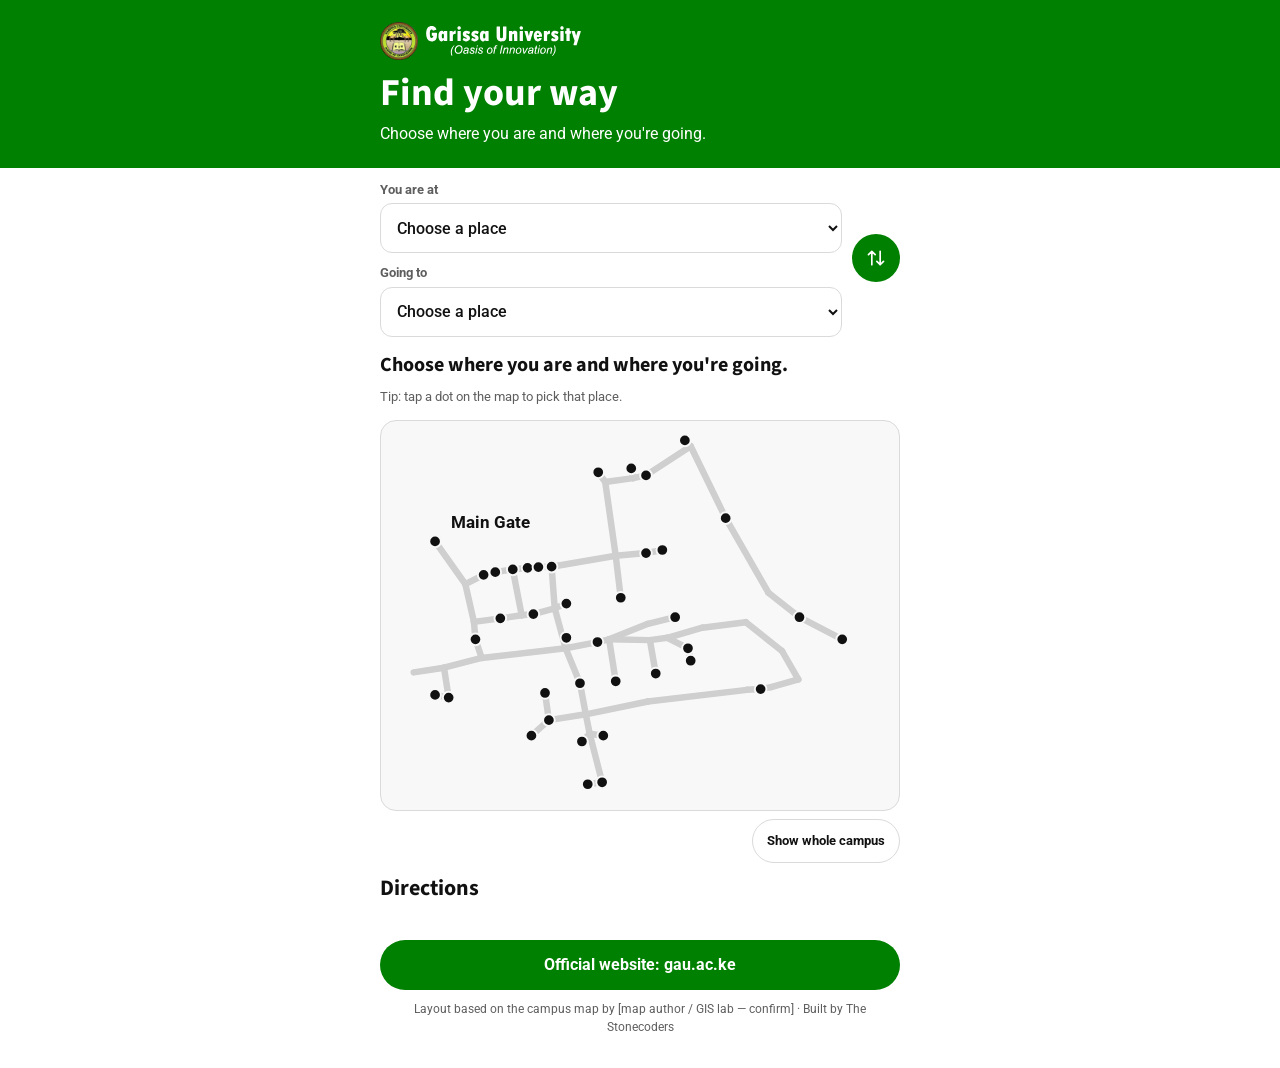
==== index.html @ 9692abae "Blend the GaU logo into the header - Round seal with a transparent background (images/brand/gau-seal" ====
<!doctype html>
<html lang="en">
<head>
  <meta charset="utf-8">
  <meta name="viewport" content="width=device-width, initial-scale=1">
  <title>Find your way — Garissa University campus map</title>
  <meta name="description" content="Pick where you are and where you're going at Garissa University, and get walking directions.">
  <meta name="theme-color" content="#008000">
  <link rel="preconnect" href="https://fonts.googleapis.com">
  <link rel="preconnect" href="https://fonts.gstatic.com" crossorigin>
  <link href="https://fonts.googleapis.com/css2?family=Source+Sans+3:wght@600;700&family=Roboto:wght@400;500;700&display=swap" rel="stylesheet">
  <link rel="icon" type="image/png" sizes="48x48" href="images/brand/favicon-48.png">
  <link rel="apple-touch-icon" href="images/brand/gau-seal-180.png">
  <link rel="stylesheet" href="css/style.css">
</head>
<body>

  <header class="head">
    <span class="logo" role="img" aria-label="Garissa University (Oasis of Innovation)"><img class="logo__seal" src="images/brand/gau-seal-96.png" alt="" width="38" height="38"><span class="logo__word"></span></span>
    <h1 data-i18n="title">Find your way</h1>
    <p class="lead" data-i18n="lead">Choose where you are and where you're going.</p>
  </header>

  <main class="main">
    <form class="picker" aria-label="Route">
      <div class="picker__field">
        <label for="from" data-i18n="from">You are at</label>
        <select id="from" name="from"></select>
      </div>
      <button type="button" class="picker__swap" id="swap" aria-label="Swap start and destination">
        <svg width="20" height="20" viewBox="0 0 24 24" fill="none" stroke="currentColor" stroke-width="2" stroke-linecap="round" stroke-linejoin="round" aria-hidden="true"><path d="M7 4v16M7 4 3 8M7 4l4 4M17 20V4M17 20l-4-4M17 20l4-4"/></svg>
      </button>
      <div class="picker__field">
        <label for="to" data-i18n="to">Going to</label>
        <select id="to" name="to"></select>
      </div>
    </form>

    <p class="summary" id="summary" role="status" aria-live="polite"></p>
    <p class="hint" data-i18n="hint">Tip: tap a dot on the map to pick that place.</p>

    <div class="mapbox">
      <svg id="map" class="map" role="img" aria-labelledby="map-title" preserveAspectRatio="xMidYMid meet">
        <title id="map-title">Garissa University campus map</title>
        <g id="layer-paths"></g>
        <g id="layer-route"></g>
        <g id="layer-dots"></g>
        <g id="layer-labels"></g>
      </svg>
    </div>
    <button type="button" class="mapbtn" id="full" data-i18n="full">Show whole campus</button>

    <section class="steps" aria-labelledby="steps-title">
      <h2 id="steps-title" data-i18n="directions">Directions</h2>
      <ol id="steps"></ol>
      <noscript><p data-i18n="nojs">Turn on JavaScript to get directions.</p></noscript>
    </section>
  </main>

  <footer class="foot">
    <a class="btn" href="https://gau.ac.ke" rel="noopener" data-i18n="official">Official website: gau.ac.ke</a>
    <p class="credit">Layout based on the campus map by [map author / GIS lab — confirm] · Built by The Stonecoders</p>
  </footer>

  <script src="js/i18n.js"></script>
  <script src="js/data.js"></script>
  <script src="js/map.js"></script>

  <!-- Scan counter: GoatCounter (cookieless). QR scans arrive tagged ?campaign=…&ref=qr -->
  <script data-goatcounter="https://majid.goatcounter.com/count" async src="//gc.zgo.at/count.js"></script>
</body>
</html>
---- css/style.css ----
/* GaU Campus Map — mobile-first. Colours only via these variables. */
:root {
  /* GaU theme, taken from gau.ac.ke's own theme settings (checked 18 Nov 2026):
     primary green #008000, accent crimson #AE152D, headings #111, text #696969,
     light grey panels #f8f8f8, borders #ededed. Fonts: Source Sans (headings),
     Roboto (body). */
  --bg:        #FFFFFF;
  --ink:       #111111;
  --ink-soft:  #5E5E5E;   /* site uses #696969; a touch darker for sunlight */
  --green:     #008000;   /* GaU primary: header, buttons, start marker */
  --green-dk:  #006400;   /* hover/pressed */
  --route:     #AE152D;   /* GaU accent: route line + destination */
  --route-tx:  #AE152D;
  --line:      #DADADA;
  --soft:      #E6F2E6;   /* step numbers background */
  --focus:     #AE152D;
  --map-bg:    #F8F8F8;
  --walkway:   #CFCFCF;
  --dot:       #111111;
  --on-green:  #FFFFFF;
  --font-display: "Source Sans 3", "Source Sans Pro", system-ui, sans-serif;
  --font-body:    "Roboto", system-ui, sans-serif;
  --gap: 20px;
  --max: 560px;
}

* { box-sizing: border-box; }
body { margin: 0; background: var(--bg); color: var(--ink); font: 400 16px/1.5 var(--font-body); }
body > * { max-width: var(--max); margin-inline: auto; }
h1, h2 { font-family: var(--font-display); font-weight: 700; line-height: 1.05; margin: 0; }

.head {
  max-width: none; background: var(--green); color: var(--on-green);
  padding: 22px max(var(--gap), calc((100% - var(--max)) / 2 + var(--gap))) 22px;
}
.logo {
  display: inline-flex;
  align-items: center;
  gap: 8px;
  color: var(--on-green);
  margin-bottom: 14px;
}
.logo__seal {
  display: block;
  width: 38px;
  height: 38px;
}
/* Wordmark traced from the official logo (images/brand/gau-wordmark.svg);
   used as a mask so it takes the header's text colour. */
.logo__word {
  display: block;
  height: 30px;
  width: 155px;
  background: currentColor;
  -webkit-mask: url("../images/brand/gau-wordmark.svg") center / contain no-repeat;
  mask: url("../images/brand/gau-wordmark.svg") center / contain no-repeat;
}
.head h1 { font-size: 38px; }
.lead { margin: 8px 0 0; color: var(--on-green); }

.main { padding: 12px var(--gap) 24px; display: flex; flex-direction: column; gap: 14px; }

.picker { display: grid; grid-template-columns: minmax(0, 1fr) 48px; gap: 10px; align-items: end; }
.picker__field { grid-column: 1; min-width: 0; display: flex; flex-direction: column; gap: 4px; }
.picker__field label { font-size: 13px; font-weight: 700; color: var(--ink-soft); }
.picker select {
  width: 100%; min-width: 0; min-height: 50px; padding: 0 12px; border-radius: 12px;
  border: 1.5px solid var(--line); background: #fff; color: var(--ink);
  font: 500 16px var(--font-body);
}
.picker__swap {
  grid-column: 2; grid-row: 1 / span 2; align-self: center;
  width: 48px; height: 48px; border-radius: 50%; border: 0; cursor: pointer;
  background: var(--green); color: var(--on-green); display: grid; place-items: center;
}
:focus-visible { outline: 3px solid var(--focus); outline-offset: 2px; }

.summary { margin: 0; font: 700 20px var(--font-display); min-height: 1.2em; }

.hint { margin: -6px 0 0; font-size: 13px; color: var(--ink-soft); }
.mapbox { position: relative; background: var(--map-bg); border: 1px solid var(--line); border-radius: 16px; overflow: hidden; }
.map { display: block; width: 100%; height: auto; aspect-ratio: 4 / 3; }
.mapbtn {
  align-self: flex-end; margin-top: -6px; min-height: 44px; padding: 0 14px;
  border-radius: 22px; border: 1px solid var(--line); background: #fff; color: var(--ink);
  font: 700 13px var(--font-body); cursor: pointer;
}
.walkway { stroke: var(--walkway); fill: none; stroke-linecap: round; }
.dot { fill: var(--dot); stroke: var(--map-bg); cursor: pointer; }
.dot--on-route { fill: var(--route); }
.label { fill: var(--ink); font-family: var(--font-body); font-weight: 700; paint-order: stroke; stroke: var(--map-bg); stroke-linejoin: round; }
.label--minor { font-weight: 500; fill: var(--ink-soft); }
.route-casing { stroke: #fff; fill: none; stroke-linecap: round; stroke-linejoin: round; }
.route { stroke: var(--route); fill: none; stroke-linecap: round; stroke-linejoin: round; }
@media (prefers-reduced-motion: no-preference) {
  .route { animation: march 1s linear infinite; }
}
@keyframes march { to { stroke-dashoffset: -60; } }
.marker-start { fill: var(--green); stroke: #fff; }
.marker-end { fill: var(--route); stroke: #fff; }

.steps h2 { font-size: 22px; margin-bottom: 8px; }
.steps ol { margin: 0; padding: 0; list-style: none; counter-reset: s; display: flex; flex-direction: column; gap: 10px; }
.steps li { counter-increment: s; display: grid; grid-template-columns: 32px 1fr; gap: 10px; font-size: 16px; line-height: 1.45; }
.steps li::before {
  content: counter(s); width: 28px; height: 28px; border-radius: 50%;
  background: var(--soft); color: var(--green);
  display: grid; place-items: center; font-weight: 700; font-size: 14px;
}
.steps li.is-end::before { background: var(--route); color: var(--on-green); }

.foot { padding: 8px var(--gap) 32px; display: flex; flex-direction: column; gap: 10px; }
.btn {
  min-height: 50px; border-radius: 26px; background: var(--green); color: var(--on-green);
  display: flex; align-items: center; justify-content: center; text-decoration: none; font-weight: 700;
}
.credit { margin: 0; font-size: 12px; color: var(--ink-soft); text-align: center; }
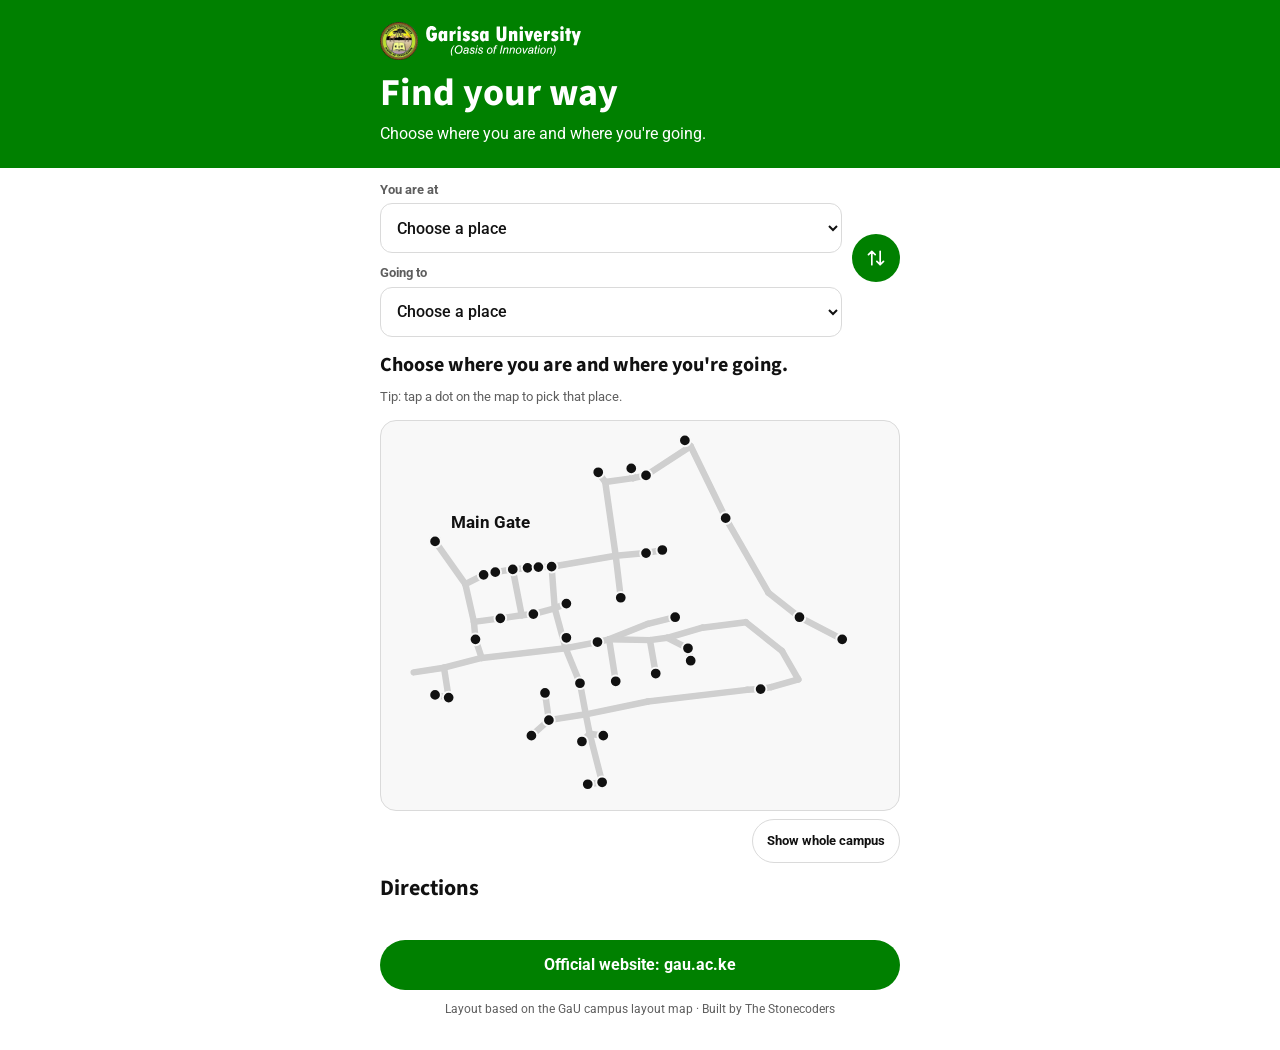
==== commit 7bc2bfff: "Tidy footer credit: remove placeholders Co-Authored-By: Claude Opus 5.5 <noreply@anthropic.com> Clau" ====
--- a/index.html
+++ b/index.html
@@ -59,7 +59,7 @@
 
   <footer class="foot">
     <a class="btn" href="https://gau.ac.ke" rel="noopener" data-i18n="official">Official website: gau.ac.ke</a>
-    <p class="credit">Layout based on the campus map by [map author / GIS lab — confirm] · Built by The Stonecoders</p>
+    <p class="credit">Layout based on the GaU campus layout map · Built by The Stonecoders</p>
   </footer>
 
   <script src="js/i18n.js"></script>
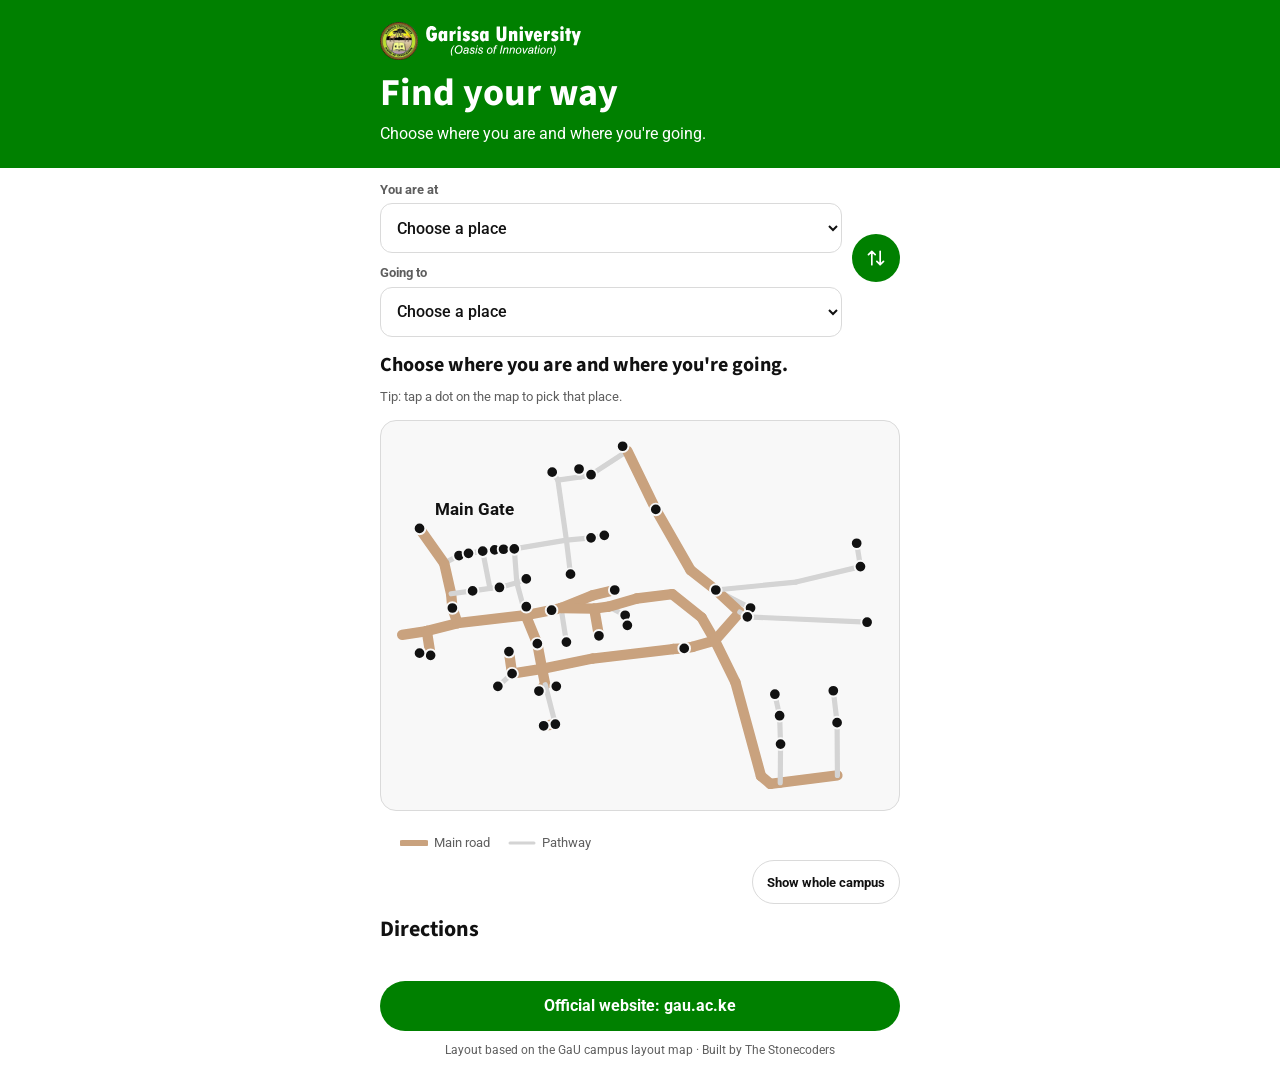
==== commit bb4feae6: "Add fields, Graduation Square and main roads from the GIS map - New 'Fields & Graduation Square' gro" ====
--- a/index.html
+++ b/index.html
@@ -11,7 +11,7 @@
   <link href="https://fonts.googleapis.com/css2?family=Source+Sans+3:wght@600;700&family=Roboto:wght@400;500;700&display=swap" rel="stylesheet">
   <link rel="icon" type="image/png" sizes="48x48" href="images/brand/favicon-48.png">
   <link rel="apple-touch-icon" href="images/brand/gau-seal-180.png">
-  <link rel="stylesheet" href="css/style.css">
+  <link rel="stylesheet" href="css/style.css?v=20261118c">
 </head>
 <body>
 
@@ -48,6 +48,10 @@
         <g id="layer-labels"></g>
       </svg>
     </div>
+    <ul class="legend">
+      <li><svg width="28" height="10" aria-hidden="true"><line x1="2" y1="5" x2="26" y2="5" class="legend__road"/></svg><span data-i18n="legendRoad">Main road</span></li>
+      <li><svg width="28" height="10" aria-hidden="true"><line x1="2" y1="5" x2="26" y2="5" class="legend__path"/></svg><span data-i18n="legendPath">Pathway</span></li>
+    </ul>
     <button type="button" class="mapbtn" id="full" data-i18n="full">Show whole campus</button>
 
     <section class="steps" aria-labelledby="steps-title">
@@ -62,9 +66,9 @@
     <p class="credit">Layout based on the GaU campus layout map · Built by The Stonecoders</p>
   </footer>
 
-  <script src="js/i18n.js"></script>
-  <script src="js/data.js"></script>
-  <script src="js/map.js"></script>
+  <script src="js/i18n.js?v=20261118c"></script>
+  <script src="js/data.js?v=20261118c"></script>
+  <script src="js/map.js?v=20261118c"></script>
 
   <!-- Scan counter: GoatCounter (cookieless). QR scans arrive tagged ?campaign=…&ref=qr -->
   <script data-goatcounter="https://majid.goatcounter.com/count" async src="//gc.zgo.at/count.js"></script>
--- a/css/style.css
+++ b/css/style.css
@@ -15,7 +15,8 @@
   --soft:      #E6F2E6;   /* step numbers background */
   --focus:     #AE152D;
   --map-bg:    #F8F8F8;
-  --walkway:   #CFCFCF;
+  --walkway:   #D4D4D4;   /* pathways */
+  --road:      #C9A27E;   /* main roads (brown, as on the GIS map) */
   --dot:       #111111;
   --on-green:  #FFFFFF;
   --font-display: "Source Sans 3", "Source Sans Pro", system-ui, sans-serif;
@@ -86,6 +87,11 @@
   font: 700 13px var(--font-body); cursor: pointer;
 }
 .walkway { stroke: var(--walkway); fill: none; stroke-linecap: round; }
+.walkway--road { stroke: var(--road); }
+.legend { list-style: none; display: flex; gap: 18px; margin: 8px var(--gap) 0; padding: 0; font-size: 13px; color: var(--ink-soft); }
+.legend li { display: flex; align-items: center; gap: 6px; }
+.legend__road { stroke: var(--road); stroke-width: 6; stroke-linecap: round; }
+.legend__path { stroke: var(--walkway); stroke-width: 3; stroke-linecap: round; }
 .dot { fill: var(--dot); stroke: var(--map-bg); cursor: pointer; }
 .dot--on-route { fill: var(--route); }
 .label { fill: var(--ink); font-family: var(--font-body); font-weight: 700; paint-order: stroke; stroke: var(--map-bg); stroke-linejoin: round; }
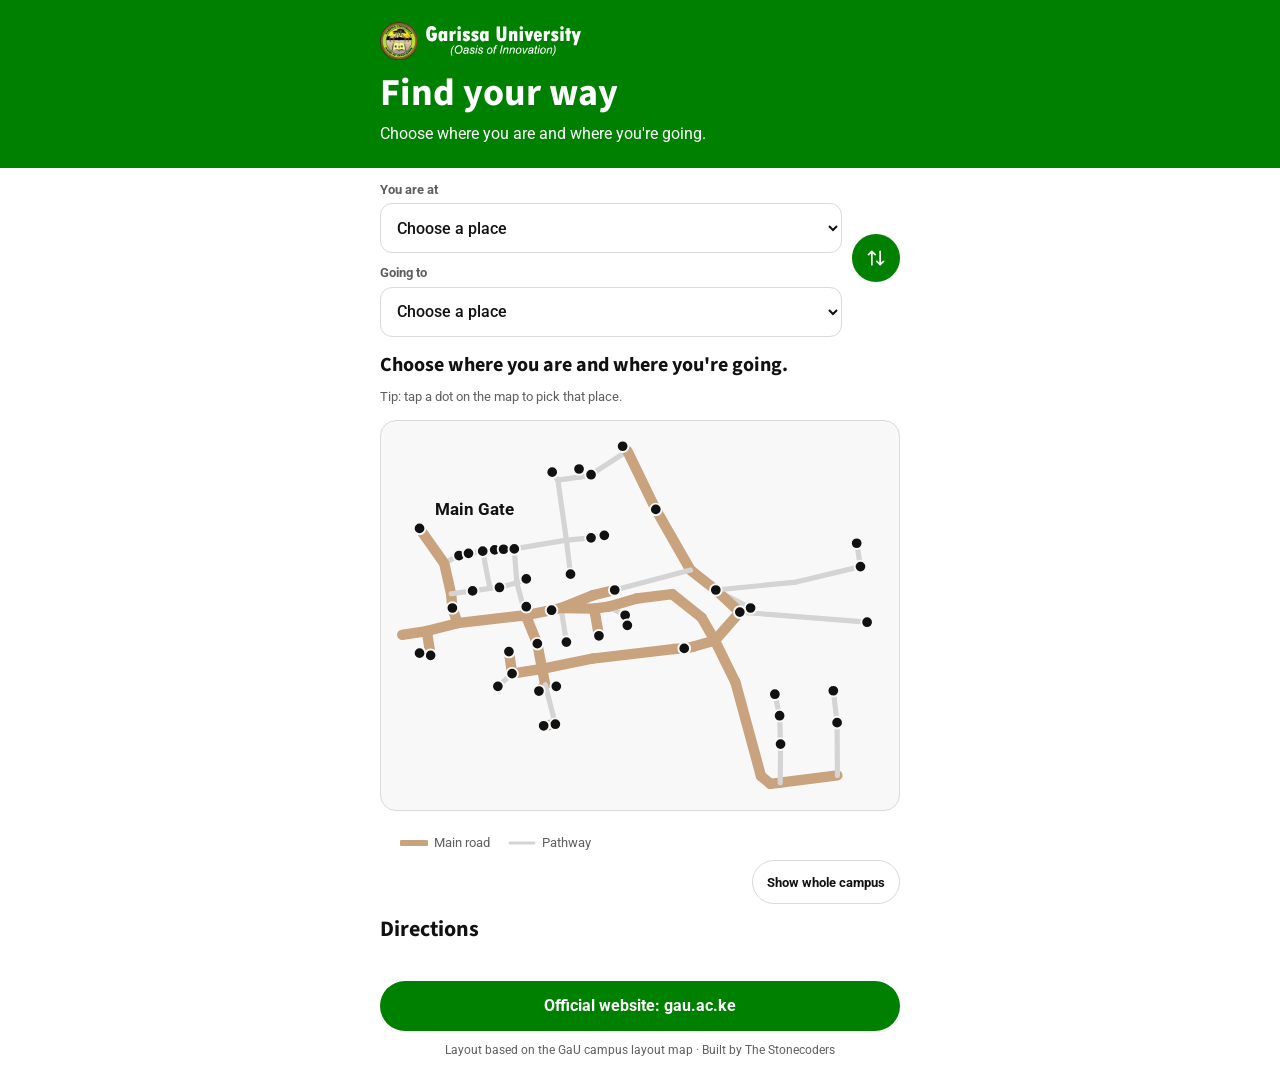
==== commit c444434d: "Join the New Lecture Halls (Safaricom) to the fields - The main road runs along the halls' south fac" ====
--- a/index.html
+++ b/index.html
@@ -11,7 +11,7 @@
   <link href="https://fonts.googleapis.com/css2?family=Source+Sans+3:wght@600;700&family=Roboto:wght@400;500;700&display=swap" rel="stylesheet">
   <link rel="icon" type="image/png" sizes="48x48" href="images/brand/favicon-48.png">
   <link rel="apple-touch-icon" href="images/brand/gau-seal-180.png">
-  <link rel="stylesheet" href="css/style.css?v=20261118c">
+  <link rel="stylesheet" href="css/style.css?v=20261118d">
 </head>
 <body>
 
@@ -66,9 +66,9 @@
     <p class="credit">Layout based on the GaU campus layout map · Built by The Stonecoders</p>
   </footer>
 
-  <script src="js/i18n.js?v=20261118c"></script>
-  <script src="js/data.js?v=20261118c"></script>
-  <script src="js/map.js?v=20261118c"></script>
+  <script src="js/i18n.js?v=20261118d"></script>
+  <script src="js/data.js?v=20261118d"></script>
+  <script src="js/map.js?v=20261118d"></script>
 
   <!-- Scan counter: GoatCounter (cookieless). QR scans arrive tagged ?campaign=…&ref=qr -->
   <script data-goatcounter="https://majid.goatcounter.com/count" async src="//gc.zgo.at/count.js"></script>
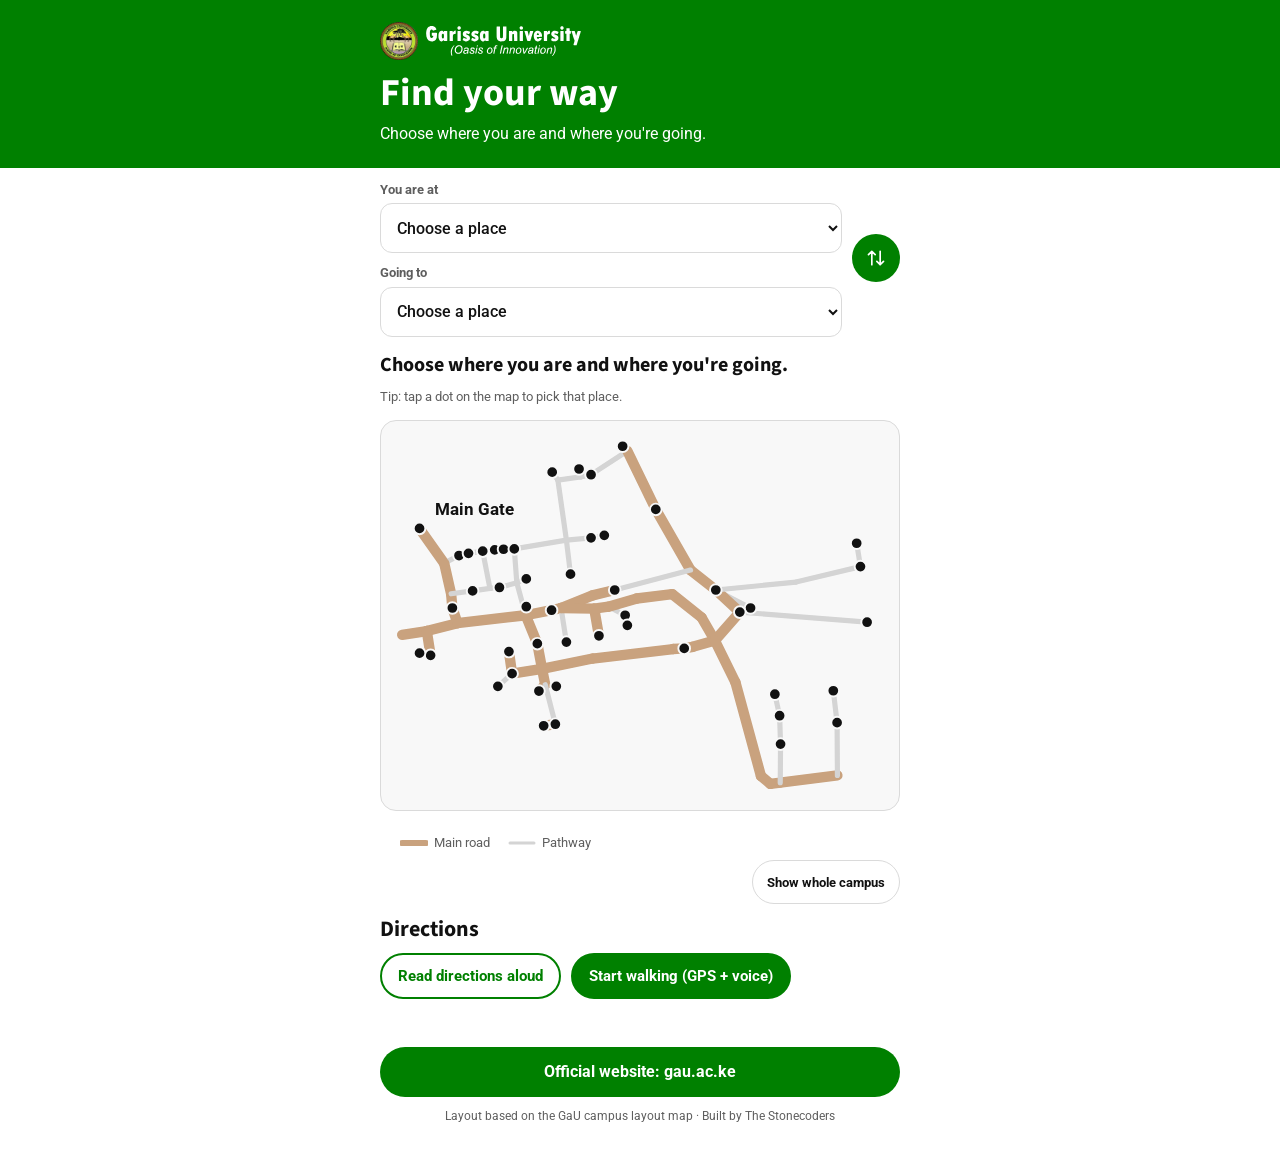
==== commit 6f3a55ad: "Voice directions + GPS walking mode (with calibration tool) - 'Read directions aloud' (speechSynthes" ====
--- a/index.html
+++ b/index.html
@@ -11,7 +11,7 @@
   <link href="https://fonts.googleapis.com/css2?family=Source+Sans+3:wght@600;700&family=Roboto:wght@400;500;700&display=swap" rel="stylesheet">
   <link rel="icon" type="image/png" sizes="48x48" href="images/brand/favicon-48.png">
   <link rel="apple-touch-icon" href="images/brand/gau-seal-180.png">
-  <link rel="stylesheet" href="css/style.css?v=20261118d">
+  <link rel="stylesheet" href="css/style.css?v=20261118e">
 </head>
 <body>
 
@@ -46,6 +46,7 @@
         <g id="layer-route"></g>
         <g id="layer-dots"></g>
         <g id="layer-labels"></g>
+        <g id="layer-you"></g>
       </svg>
     </div>
     <ul class="legend">
@@ -56,6 +57,11 @@
 
     <section class="steps" aria-labelledby="steps-title">
       <h2 id="steps-title" data-i18n="directions">Directions</h2>
+      <div class="voice" id="voice" hidden>
+        <button type="button" class="voicebtn" id="speak" aria-pressed="false" data-i18n="speak">Read directions aloud</button>
+        <button type="button" class="voicebtn voicebtn--walk" id="walk" aria-pressed="false" data-i18n="walk">Start walking (GPS + voice)</button>
+        <p class="gps-status" id="gps-status" role="status" aria-live="polite"></p>
+      </div>
       <ol id="steps"></ol>
       <noscript><p data-i18n="nojs">Turn on JavaScript to get directions.</p></noscript>
     </section>
@@ -66,9 +72,9 @@
     <p class="credit">Layout based on the GaU campus layout map · Built by The Stonecoders</p>
   </footer>
 
-  <script src="js/i18n.js?v=20261118d"></script>
-  <script src="js/data.js?v=20261118d"></script>
-  <script src="js/map.js?v=20261118d"></script>
+  <script src="js/i18n.js?v=20261118e"></script>
+  <script src="js/data.js?v=20261118e"></script>
+  <script src="js/map.js?v=20261118e"></script>
 
   <!-- Scan counter: GoatCounter (cookieless). QR scans arrive tagged ?campaign=…&ref=qr -->
   <script data-goatcounter="https://majid.goatcounter.com/count" async src="//gc.zgo.at/count.js"></script>
--- a/css/style.css
+++ b/css/style.css
@@ -17,6 +17,8 @@
   --map-bg:    #F8F8F8;
   --walkway:   #D4D4D4;   /* pathways */
   --road:      #C9A27E;   /* main roads (brown, as on the GIS map) */
+  --you:       #1A73E8;   /* "you are here" dot (blue, as in map apps) */
+  --you-acc:   rgba(26, 115, 232, 0.16);
   --dot:       #111111;
   --on-green:  #FFFFFF;
   --font-display: "Source Sans 3", "Source Sans Pro", system-ui, sans-serif;
@@ -121,3 +123,19 @@
   display: flex; align-items: center; justify-content: center; text-decoration: none; font-weight: 700;
 }
 .credit { margin: 0; font-size: 12px; color: var(--ink-soft); text-align: center; }
+
+/* ---------- Voice + GPS walking ---------- */
+.voice { display: flex; flex-wrap: wrap; gap: 10px; margin: 12px 0 16px; }
+.voicebtn {
+  min-height: 46px; padding: 0 16px; border-radius: 24px; border: 2px solid var(--green);
+  background: var(--bg); color: var(--green); font: 700 15px var(--font-body); cursor: pointer;
+}
+.voicebtn--walk { background: var(--green); color: var(--on-green); }
+.voicebtn[aria-pressed="true"] { background: var(--route); border-color: var(--route); color: var(--on-green); }
+.voicebtn:focus-visible { outline: 3px solid var(--focus); outline-offset: 2px; }
+.gps-status { flex-basis: 100%; margin: 0; font-size: 14px; color: var(--ink-soft); }
+.gps-status:empty { display: none; }
+.steps li.is-current { font-weight: 700; color: var(--ink); }
+.steps li.is-current::before { background: var(--route); color: var(--on-green); }
+.you { fill: var(--you); stroke: var(--on-green); }
+.you-acc { fill: var(--you-acc); stroke: none; }
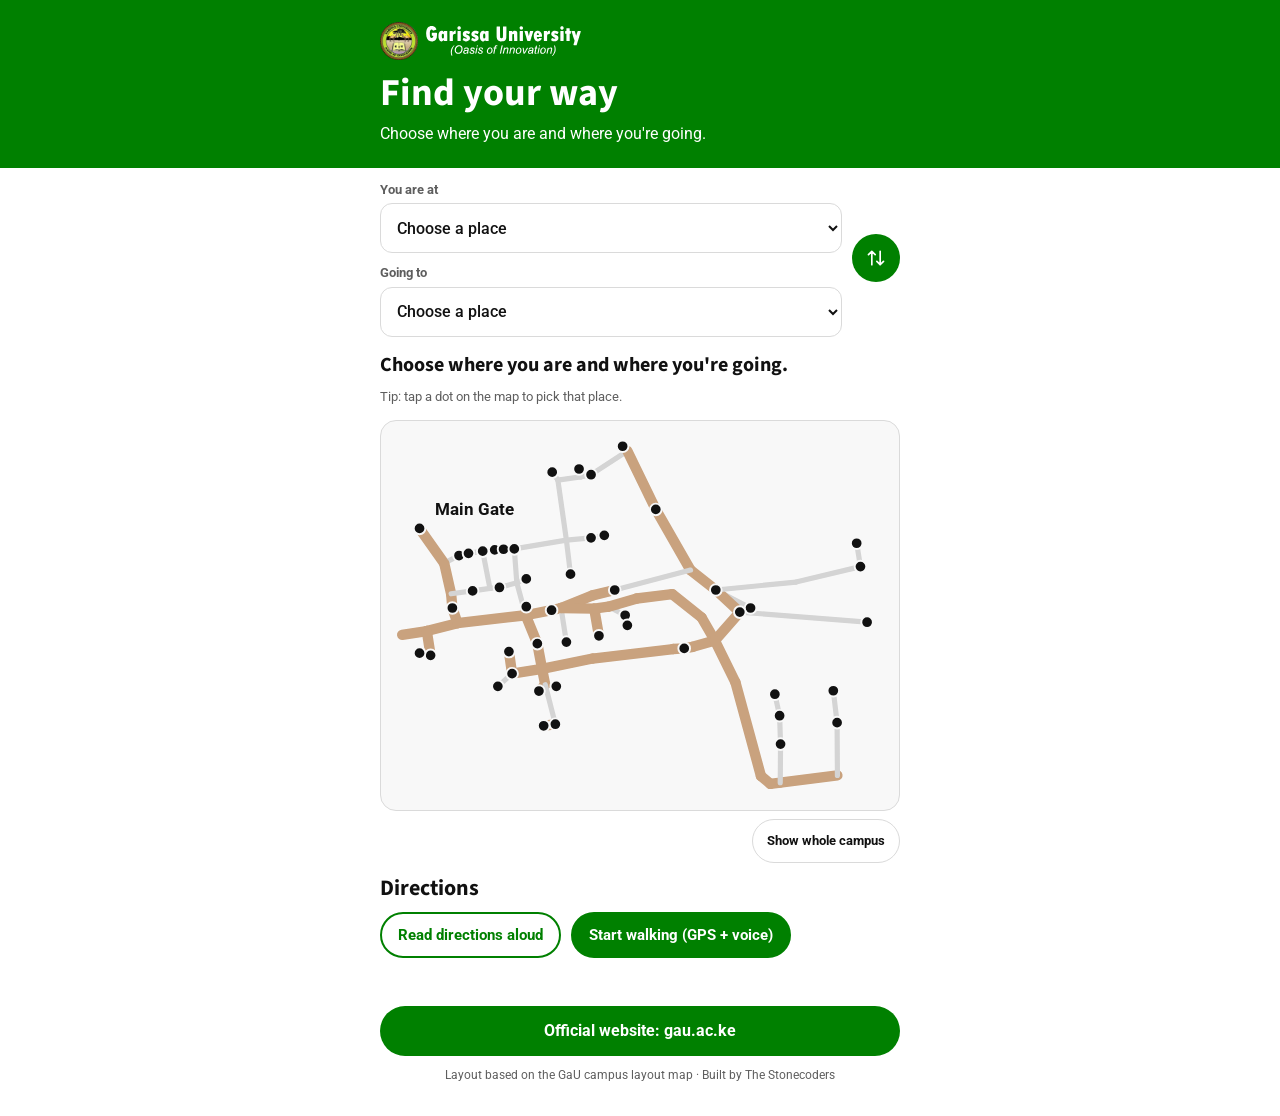
==== commit 699fe3bf: "Remove the map legend (key) The GIS map's key was a reference for tracing, not for visitors. Cache-b" ====
--- a/index.html
+++ b/index.html
@@ -11,7 +11,7 @@
   <link href="https://fonts.googleapis.com/css2?family=Source+Sans+3:wght@600;700&family=Roboto:wght@400;500;700&display=swap" rel="stylesheet">
   <link rel="icon" type="image/png" sizes="48x48" href="images/brand/favicon-48.png">
   <link rel="apple-touch-icon" href="images/brand/gau-seal-180.png">
-  <link rel="stylesheet" href="css/style.css?v=20261118e">
+  <link rel="stylesheet" href="css/style.css?v=20261119a">
 </head>
 <body>
 
@@ -49,10 +49,6 @@
         <g id="layer-you"></g>
       </svg>
     </div>
-    <ul class="legend">
-      <li><svg width="28" height="10" aria-hidden="true"><line x1="2" y1="5" x2="26" y2="5" class="legend__road"/></svg><span data-i18n="legendRoad">Main road</span></li>
-      <li><svg width="28" height="10" aria-hidden="true"><line x1="2" y1="5" x2="26" y2="5" class="legend__path"/></svg><span data-i18n="legendPath">Pathway</span></li>
-    </ul>
     <button type="button" class="mapbtn" id="full" data-i18n="full">Show whole campus</button>
 
     <section class="steps" aria-labelledby="steps-title">
@@ -72,9 +68,9 @@
     <p class="credit">Layout based on the GaU campus layout map · Built by The Stonecoders</p>
   </footer>
 
-  <script src="js/i18n.js?v=20261118e"></script>
-  <script src="js/data.js?v=20261118e"></script>
-  <script src="js/map.js?v=20261118e"></script>
+  <script src="js/i18n.js?v=20261119a"></script>
+  <script src="js/data.js?v=20261119a"></script>
+  <script src="js/map.js?v=20261119a"></script>
 
   <!-- Scan counter: GoatCounter (cookieless). QR scans arrive tagged ?campaign=…&ref=qr -->
   <script data-goatcounter="https://majid.goatcounter.com/count" async src="//gc.zgo.at/count.js"></script>
--- a/css/style.css
+++ b/css/style.css
@@ -90,10 +90,6 @@
 }
 .walkway { stroke: var(--walkway); fill: none; stroke-linecap: round; }
 .walkway--road { stroke: var(--road); }
-.legend { list-style: none; display: flex; gap: 18px; margin: 8px var(--gap) 0; padding: 0; font-size: 13px; color: var(--ink-soft); }
-.legend li { display: flex; align-items: center; gap: 6px; }
-.legend__road { stroke: var(--road); stroke-width: 6; stroke-linecap: round; }
-.legend__path { stroke: var(--walkway); stroke-width: 3; stroke-linecap: round; }
 .dot { fill: var(--dot); stroke: var(--map-bg); cursor: pointer; }
 .dot--on-route { fill: var(--route); }
 .label { fill: var(--ink); font-family: var(--font-body); font-weight: 700; paint-order: stroke; stroke: var(--map-bg); stroke-linejoin: round; }
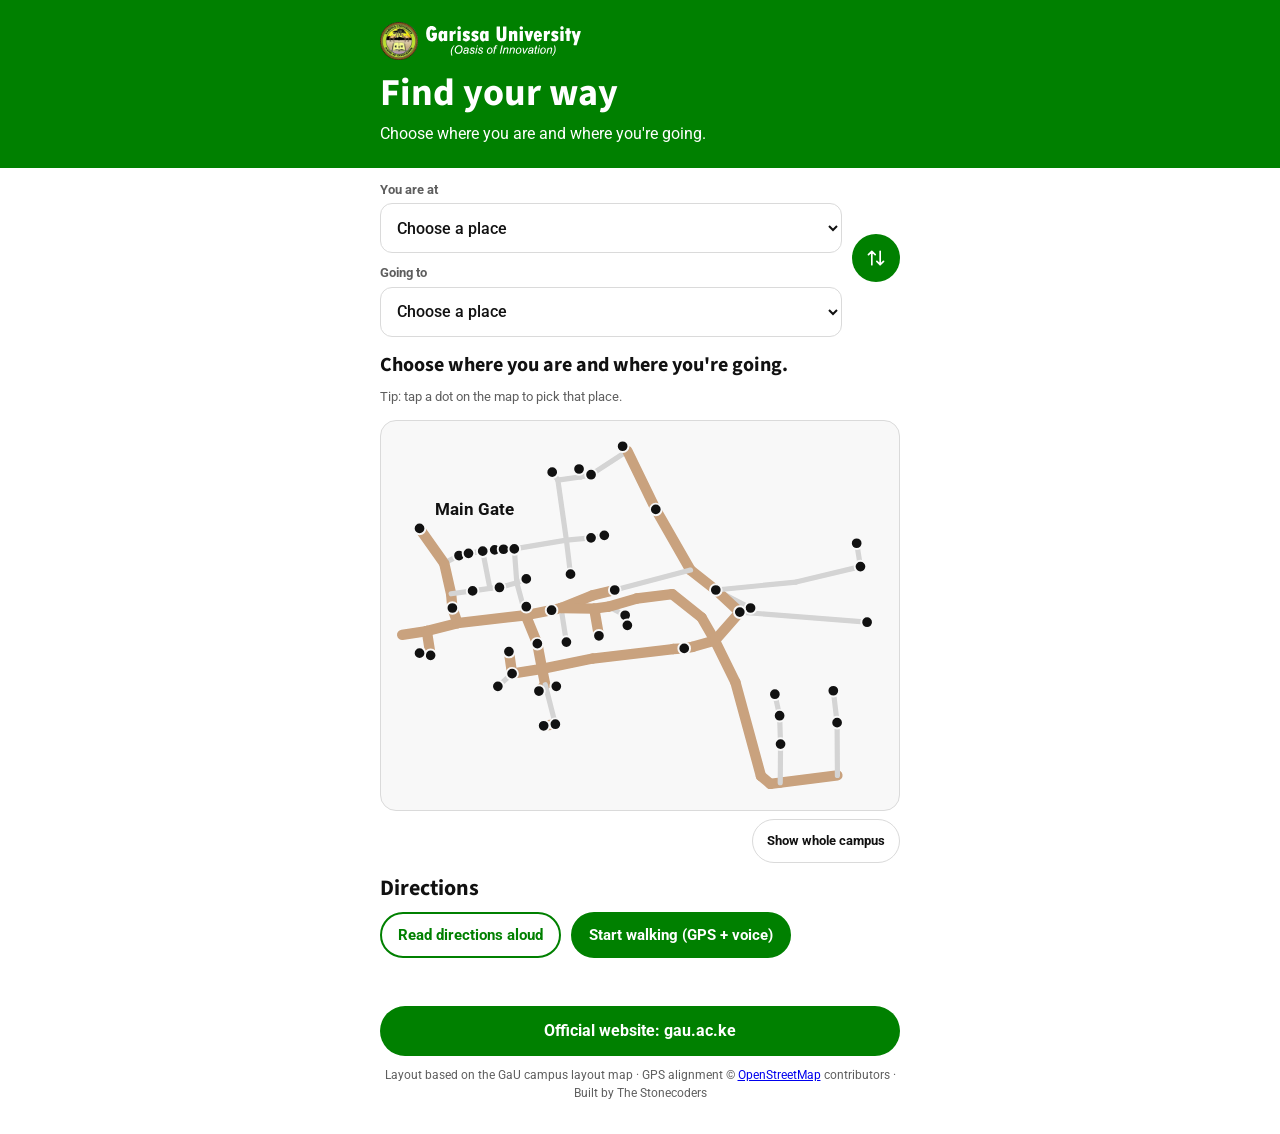
==== commit 6e886dbf: "Live navigation: GPS on, My location start, follow view, turn warnings, re-routing - geo: GPS positi" ====
--- a/index.html
+++ b/index.html
@@ -11,7 +11,7 @@
   <link href="https://fonts.googleapis.com/css2?family=Source+Sans+3:wght@600;700&family=Roboto:wght@400;500;700&display=swap" rel="stylesheet">
   <link rel="icon" type="image/png" sizes="48x48" href="images/brand/favicon-48.png">
   <link rel="apple-touch-icon" href="images/brand/gau-seal-180.png">
-  <link rel="stylesheet" href="css/style.css?v=20261119a">
+  <link rel="stylesheet" href="css/style.css?v=20261120a">
 </head>
 <body>
 
@@ -56,6 +56,7 @@
       <div class="voice" id="voice" hidden>
         <button type="button" class="voicebtn" id="speak" aria-pressed="false" data-i18n="speak">Read directions aloud</button>
         <button type="button" class="voicebtn voicebtn--walk" id="walk" aria-pressed="false" data-i18n="walk">Start walking (GPS + voice)</button>
+        <button type="button" class="voicebtn" id="recenter" hidden data-i18n="recenter">Follow me</button>
         <p class="gps-status" id="gps-status" role="status" aria-live="polite"></p>
       </div>
       <ol id="steps"></ol>
@@ -65,12 +66,12 @@
 
   <footer class="foot">
     <a class="btn" href="https://gau.ac.ke" rel="noopener" data-i18n="official">Official website: gau.ac.ke</a>
-    <p class="credit">Layout based on the GaU campus layout map · Built by The Stonecoders</p>
+    <p class="credit">Layout based on the GaU campus layout map · GPS alignment © <a href="https://www.openstreetmap.org/copyright" rel="noopener">OpenStreetMap</a> contributors · Built by The Stonecoders</p>
   </footer>
 
-  <script src="js/i18n.js?v=20261119a"></script>
-  <script src="js/data.js?v=20261119a"></script>
-  <script src="js/map.js?v=20261119a"></script>
+  <script src="js/i18n.js?v=20261120a"></script>
+  <script src="js/data.js?v=20261120a"></script>
+  <script src="js/map.js?v=20261120a"></script>
 
   <!-- Scan counter: GoatCounter (cookieless). QR scans arrive tagged ?campaign=…&ref=qr -->
   <script data-goatcounter="https://majid.goatcounter.com/count" async src="//gc.zgo.at/count.js"></script>
--- a/css/style.css
+++ b/css/style.css
@@ -135,3 +135,4 @@
 .steps li.is-current::before { background: var(--route); color: var(--on-green); }
 .you { fill: var(--you); stroke: var(--on-green); }
 .you-acc { fill: var(--you-acc); stroke: none; }
+.you-dir { fill: var(--you); opacity: .55; }
